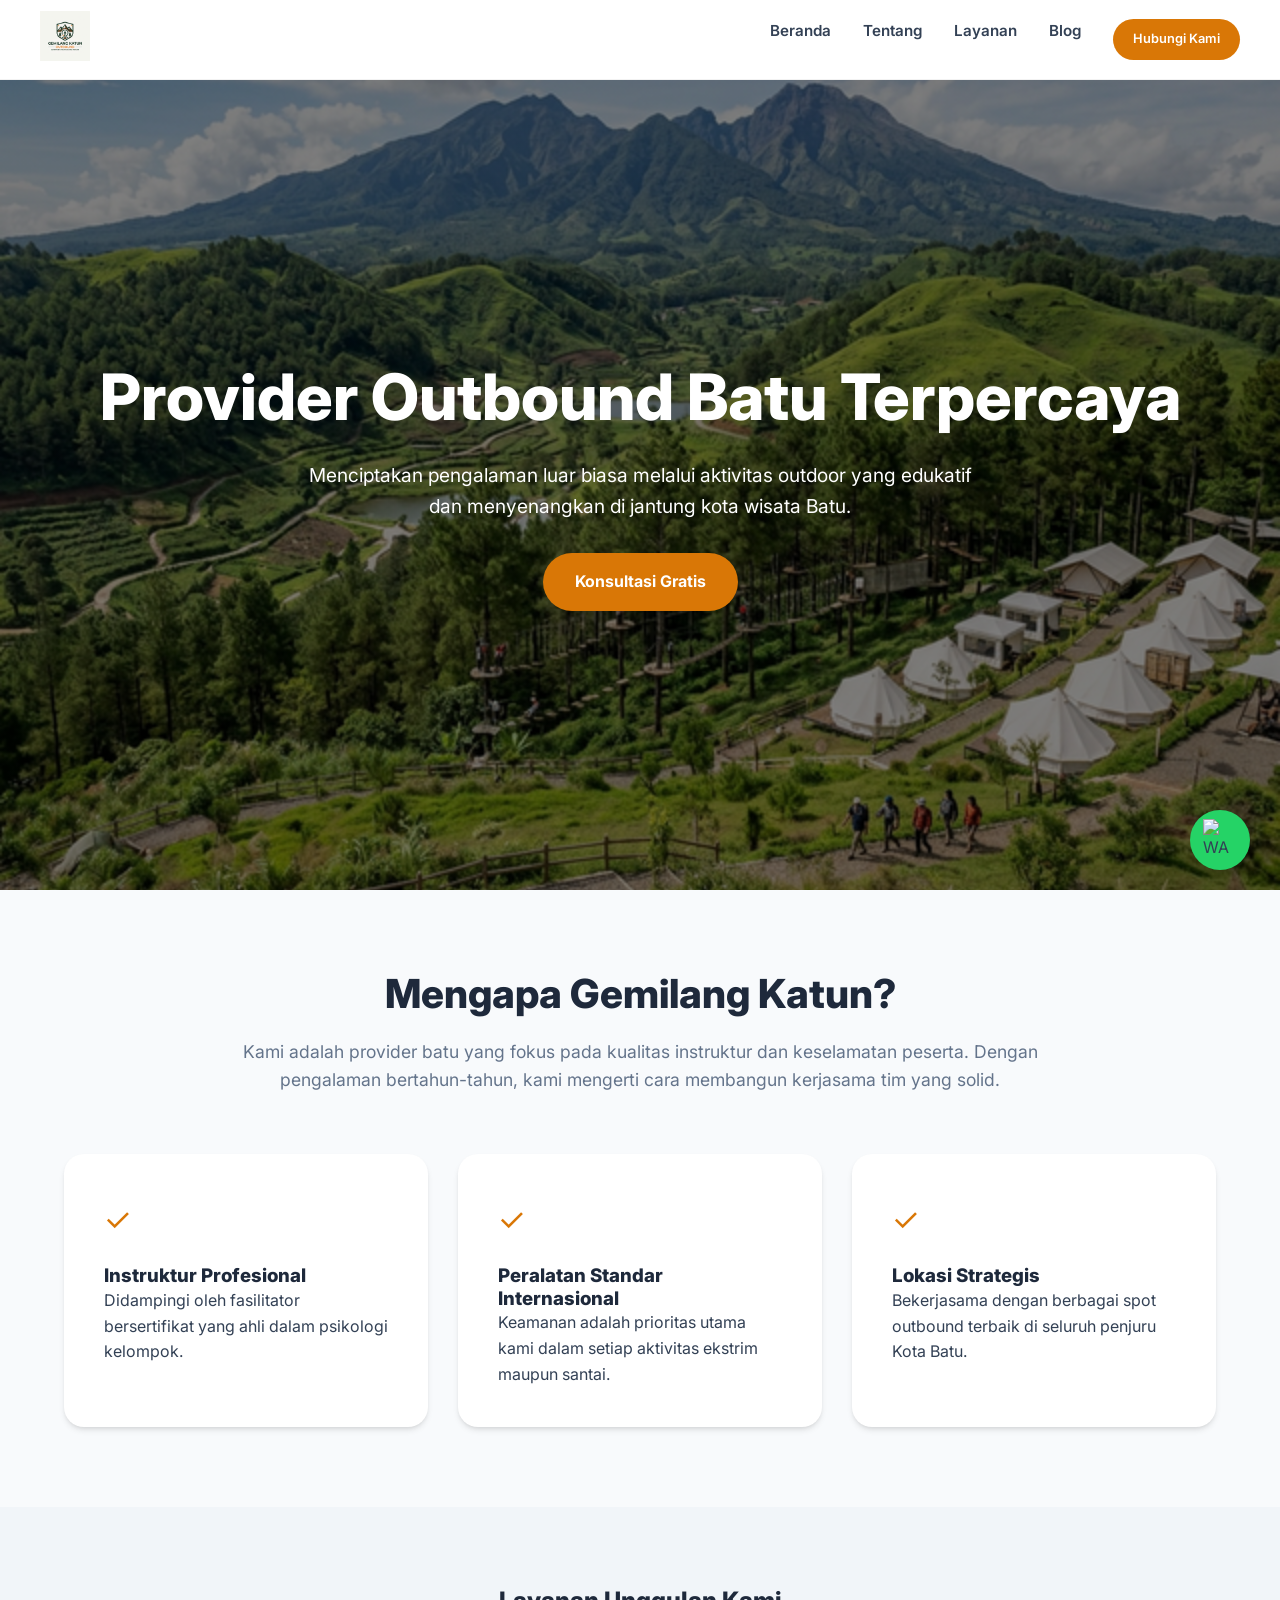
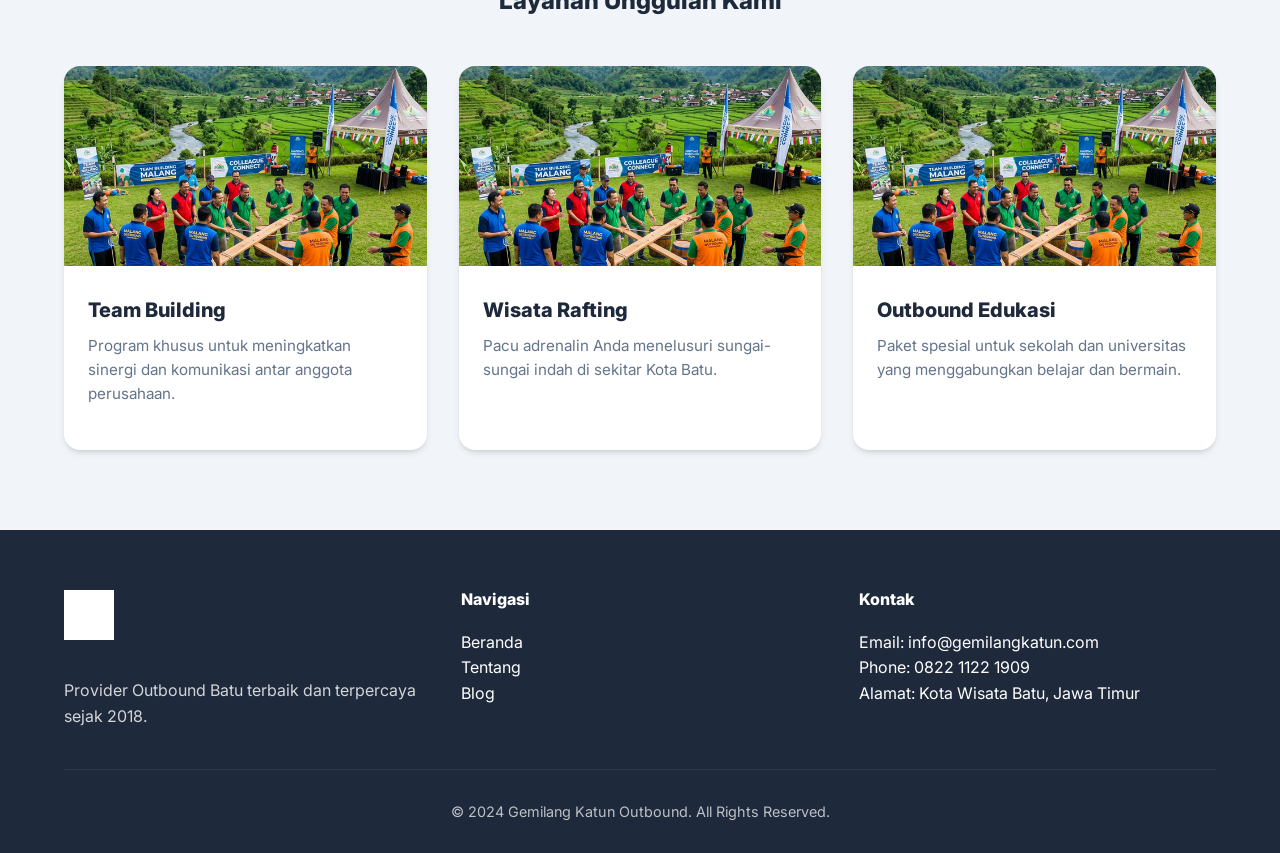
==== index.html @ f16b5124 "Add files via upload" ====
<!DOCTYPE html>
<html lang="id">
<head>
    <meta charset="UTF-8">
    <meta name="viewport" content="width=device-width, initial-scale=1.0, maximum-scale=1.0, user-scalable=no">
    <title>Gemilang Katun Outbound | Provider Outbound Batu Terbaik & Profesional</title>
    <meta name="description" content="Gemilang Katun Outbound adalah provider outbound Batu terbaik yang menyediakan paket team building, rafting, dan edukasi di Malang. Jadikan event Anda luar biasa!">
    <meta name="keywords" content="provider batu, outbound batu malang, paket outbound batu, team building batu, rafting batu">
    
    <!-- OpenGraph Tags -->
    <meta property="og:title" content="Gemilang Katun Outbound | Provider Outbound Batu">
    <meta property="og:description" content="Layanan outbound profesional di Kota Batu. Spesialis team building, gathering perusahaan, dan wisata edukasi.">
    <meta property="og:image" content="https://outbound-tnipolri.vercel.app/assets/img/hero-bg.png">
    <meta property="og:url" content="https://outbound-tnipolri.vercel.app/">
    <meta property="og:type" content="website">

    <!-- Favicon -->
    <link rel="icon" type="image/x-icon" href="/assets/img/logo.png">

    <!-- Fonts -->
    <link rel="preconnect" href="https://fonts.googleapis.com">
    <link rel="preconnect" href="https://fonts.gstatic.com" crossorigin>
    <link href="https://fonts.googleapis.com/css2?family=Inter:wght@400;600;700;800&display=swap" rel="stylesheet">

    <!-- CSS -->
    <link rel="stylesheet" href="assets/css/style.css">
    
    <!-- JSON-LD for SEO -->
    <script type="application/ld+json">
    {
      "@context": "https://schema.org",
      "@type": "LocalBusiness",
      "name": "Gemilang Katun Outbound",
      "image": "https://outbound-tnipolri.vercel.app/assets/img/logo.png",
      "@id": "",
      "url": "https://outbound-tnipolri.vercel.app/",
      "telephone": "+6282211221909",
      "address": {
        "@type": "PostalAddress",
        "streetAddress": "Kota Batu",
        "addressLocality": "Batu",
        "addressRegion": "Jawa Timur",
        "postalCode": "65311",
        "addressCountry": "ID"
      },
      "geo": {
        "@type": "GeoCoordinates",
        "latitude": -7.8671,
        "longitude": 112.5239
      }
    }
    </script>
</head>
<body>

    <!-- Navbar -->
    <nav>
        <div class="container nav-container">
            <a href="index.html" class="logo">
                <img src="assets/img/logo.png" alt="Gemilang Katun Outbound Logo">
            </a>
            <div class="nav-links">
                <a href="index.html">Beranda</a>
                <a href="#tentang">Tentang</a>
                <a href="#layanan">Layanan</a>
                <a href="blog.html">Blog</a>
                <a href="https://wa.me/6282211221909" target="_blank" class="btn btn-primary" style="padding: 10px 20px; font-size: 0.8rem;">Hubungi Kami</a>
            </div>
        </div>
    </nav>

    <!-- Hero -->
    <section class="hero">
        <div class="container hero-content">
            <h1>Provider Outbound Batu Terpercaya</h1>
            <p>Menciptakan pengalaman luar biasa melalui aktivitas outdoor yang edukatif dan menyenangkan di jantung kota wisata Batu.</p>
            <div class="hero-btns">
                <a href="https://wa.me/6282211221909" class="btn btn-primary">Konsultasi Gratis</a>
            </div>
        </div>
    </section>

    <!-- Features / Why Us -->
    <section id="tentang">
        <div class="container">
            <div style="max-width: 800px; margin: 0 auto; text-align: center;">
                <h2 style="font-size: 2.5rem; margin-bottom: 20px;">Mengapa Gemilang Katun?</h2>
                <p style="font-size: 1.1rem; color: var(--text-muted);">Kami adalah provider batu yang fokus pada kualitas instruktur dan keselamatan peserta. Dengan pengalaman bertahun-tahun, kami mengerti cara membangun kerjasama tim yang solid.</p>
            </div>
            
            <div style="display: grid; grid-template-columns: repeat(auto-fit, minmax(280px, 1fr)); gap: 30px; margin-top: 60px;">
                <div style="background: white; padding: 40px; border-radius: 20px; box-shadow: var(--shadow);">
                    <div style="color: var(--secondary); font-size: 2rem; margin-bottom: 20px;">✓</div>
                    <h3>Instruktur Profesional</h3>
                    <p>Didampingi oleh fasilitator bersertifikat yang ahli dalam psikologi kelompok.</p>
                </div>
                <div style="background: white; padding: 40px; border-radius: 20px; box-shadow: var(--shadow);">
                    <div style="color: var(--secondary); font-size: 2rem; margin-bottom: 20px;">✓</div>
                    <h3>Peralatan Standar Internasional</h3>
                    <p>Keamanan adalah prioritas utama kami dalam setiap aktivitas ekstrim maupun santai.</p>
                </div>
                <div style="background: white; padding: 40px; border-radius: 20px; box-shadow: var(--shadow);">
                    <div style="color: var(--secondary); font-size: 2rem; margin-bottom: 20px;">✓</div>
                    <h3>Lokasi Strategis</h3>
                    <p>Bekerjasama dengan berbagai spot outbound terbaik di seluruh penjuru Kota Batu.</p>
                </div>
            </div>
        </div>
    </section>

    <!-- Services -->
    <section id="layanan" style="background: #f1f5f9;">
        <div class="container">
            <h2 style="text-align: center; margin-bottom: 50px;">Layanan Unggulan Kami</h2>
            <div class="blog-grid">
                <div class="blog-card">
                    <img src="assets/img/blog-1.png" alt="Team Building">
                    <div class="blog-card-content">
                        <h3>Team Building</h3>
                        <p>Program khusus untuk meningkatkan sinergi dan komunikasi antar anggota perusahaan.</p>
                    </div>
                </div>
                <div class="blog-card">
                    <img src="assets/img/blog-1.png" alt="Rafting Batu">
                    <div class="blog-card-content">
                        <h3>Wisata Rafting</h3>
                        <p>Pacu adrenalin Anda menelusuri sungai-sungai indah di sekitar Kota Batu.</p>
                    </div>
                </div>
                <div class="blog-card">
                    <img src="assets/img/blog-1.png" alt="Outbound Edukasi">
                    <div class="blog-card-content">
                        <h3>Outbound Edukasi</h3>
                        <p>Paket spesial untuk sekolah dan universitas yang menggabungkan belajar dan bermain.</p>
                    </div>
                </div>
            </div>
        </div>
    </section>

    <!-- Footer -->
    <footer>
        <div class="container">
            <div class="footer-content">
                <div>
                    <a href="index.html" class="footer-logo">
                        <img src="assets/img/logo.png" alt="Logo">
                    </a>
                    <p style="opacity: 0.8; margin-top: 10px;">Provider Outbound Batu terbaik dan terpercaya sejak 2018.</p>
                </div>
                <div>
                    <h4 style="color: white; margin-bottom: 20px;">Navigasi</h4>
                    <ul style="list-style: none;">
                        <li><a href="index.html">Beranda</a></li>
                        <li><a href="#tentang">Tentang</a></li>
                        <li><a href="blog.html">Blog</a></li>
                    </ul>
                </div>
                <div>
                    <h4 style="color: white; margin-bottom: 20px;">Kontak</h4>
                    <p>Email: info@gemilangkatun.com</p>
                    <p>Phone: 0822 1122 1909</p>
                    <p>Alamat: Kota Wisata Batu, Jawa Timur</p>
                </div>
            </div>
            <div style="border-top: 1px solid rgba(255,255,255,0.1); padding-top: 30px; text-align: center; font-size: 0.9rem; opacity: 0.7;">
                <p>&copy; 2024 Gemilang Katun Outbound. All Rights Reserved.</p>
            </div>
        </div>
    </footer>

    <!-- Floating Buttons -->
    <a href="https://wa.me/6282211221909" class="floating-wa" target="_blank" aria-label="WhatsApp">
        <img src="https://upload.wikimedia.org/wikipedia/commons/6/6b/WhatsApp.svg" alt="WA">
    </a>
    <button class="back-to-top" id="backToTop" aria-label="Back to Top">
        ↑
    </button>

    <!-- Scripts -->
    <script>
        // Back to top functionality
        const backToTopBtn = document.getElementById('backToTop');
        window.onscroll = function() {
            if (document.body.scrollTop > 20 || document.documentElement.scrollTop > 20) {
                backToTopBtn.style.display = "flex";
            } else {
                backToTopBtn.style.display = "none";
            }
        };
        backToTopBtn.onclick = function() {
            window.scrollTo({top: 0, behavior: 'smooth'});
        };

        // Smooth scroll for anchors
        document.querySelectorAll('a[href^="#"]').forEach(anchor => {
            anchor.addEventListener('click', function (e) {
                e.preventDefault();
                document.querySelector(this.getAttribute('href')).scrollIntoView({
                    behavior: 'smooth'
                });
            });
        });
    </script>
</body>
</html>
---- assets/css/style.css ----
/* 
  Design System for Gemilang Katun Outbound
  Aesthetics: Clean, Professional, Modern, Nature-inspired
*/

:root {
    --primary: #2d5a27;
    --primary-dark: #1e3d1a;
    --secondary: #d97706;
    --accent: #1e293b;
    --text-main: #334155;
    --text-muted: #64748b;
    --bg-light: #f8fafc;
    --white: #ffffff;
    --shadow: 0 4px 6px -1px rgb(0 0 0 / 0.1), 0 2px 4px -2px rgb(0 0 0 / 0.1);
    --shadow-lg: 0 10px 15px -3px rgb(0 0 0 / 0.1), 0 4px 6px -4px rgb(0 0 0 / 0.1);
    --transition: all 0.3s cubic-bezier(0.4, 0, 0.2, 1);
}

* {
    margin: 0;
    padding: 0;
    box-sizing: border-box;
    font-family: 'Inter', system-ui, -apple-system, sans-serif;
}

body {
    background-color: var(--bg-light);
    color: var(--text-main);
    line-height: 1.6;
    overflow-x: hidden;
}

/* Typography */
h1, h2, h3, h4 {
    font-weight: 800;
    line-height: 1.2;
    color: var(--accent);
}

a {
    text-decoration: none;
    color: inherit;
    transition: var(--transition);
}

/* Layout Utilities */
.container {
    width: 90%;
    max-width: 1200px;
    margin: 0 auto;
}

section {
    padding: 80px 0;
}

/* Navbar */
nav {
    background: rgba(255, 255, 255, 0.9);
    backdrop-filter: blur(10px);
    height: 80px;
    display: flex;
    align-items: center;
    position: sticky;
    top: 0;
    z-index: 1000;
    border-bottom: 1px solid rgba(0, 0, 0, 0.05);
}

.nav-container {
    display: flex;
    justify-content: space-between;
    align-items: center;
    width: 100%;
}

.logo img {
    height: 50px;
    object-fit: contain;
}

.nav-links {
    display: flex;
    gap: 32px;
}

.nav-links a {
    font-weight: 600;
    font-size: 0.95rem;
}

.nav-links a:hover {
    color: var(--primary);
}

/* Hero Section */
.hero {
    height: 90vh;
    display: flex;
    align-items: center;
    background: linear-gradient(rgba(0,0,0,0.5), rgba(0,0,0,0.5)), url('../img/hero-bg.png');
    background-size: cover;
    background-position: center;
    color: var(--white);
    text-align: center;
}

.hero-content h1 {
    font-size: clamp(2.5rem, 5vw, 4.5rem);
    color: var(--white);
    margin-bottom: 24px;
}

.hero-content p {
    font-size: 1.2rem;
    max-width: 700px;
    margin: 0 auto 32px;
}

.btn {
    display: inline-block;
    padding: 16px 32px;
    border-radius: 50px;
    font-weight: 700;
    cursor: pointer;
}

.btn-primary {
    background-color: var(--secondary);
    color: var(--white);
}

.btn-primary:hover {
    transform: translateY(-2px);
    box-shadow: var(--shadow-lg);
}

/* Blog Cards */
.blog-grid {
    display: grid;
    grid-template-columns: repeat(auto-fill, minmax(300px, 1fr));
    gap: 32px;
}

.blog-card {
    background: var(--white);
    border-radius: 16px;
    overflow: hidden;
    box-shadow: var(--shadow);
    transition: var(--transition);
}

.blog-card:hover {
    transform: translateY(-5px);
    box-shadow: var(--shadow-lg);
}

.blog-card img {
    width: 100%;
    height: 200px;
    object-fit: cover;
}

.blog-card-content {
    padding: 24px;
}

.blog-card-content h3 {
    font-size: 1.25rem;
    margin-bottom: 12px;
}

.blog-card-content p {
    color: var(--text-muted);
    font-size: 0.95rem;
    margin-bottom: 20px;
}

/* Footer */
footer {
    background: var(--accent);
    color: var(--white);
    padding: 60px 0 30px;
}

.footer-content {
    display: grid;
    grid-template-columns: repeat(auto-fit, minmax(200px, 1fr));
    gap: 40px;
    margin-bottom: 40px;
}

.footer-logo img {
    height: 50px;
    margin-bottom: 20px;
    filter: brightness(0) invert(1);
}

/* Floating Elements */
.floating-wa {
    position: fixed;
    bottom: 30px;
    right: 30px;
    background: #25d366;
    width: 60px;
    height: 60px;
    border-radius: 50%;
    display: flex;
    align-items: center;
    justify-content: center;
    box-shadow: var(--shadow-lg);
    z-index: 999;
}

.floating-wa img {
    width: 35px;
}

.back-to-top {
    position: fixed;
    bottom: 100px;
    right: 30px;
    background: var(--accent);
    color: var(--white);
    width: 50px;
    height: 50px;
    border-radius: 50%;
    display: none;
    align-items: center;
    justify-content: center;
    cursor: pointer;
    z-index: 999;
    border: none;
}

/* Article Page specific */
.article-header {
    padding: 100px 0 60px;
}

.toc {
    background: #f1f5f9;
    padding: 24px;
    border-radius: 12px;
    margin: 32px 0;
}

.toc-title {
    display: flex;
    justify-content: space-between;
    cursor: pointer;
}

.article-content {
    max-width: 800px;
    margin: 0 auto;
    font-size: 1.1rem;
}

blockquote {
    border-left: 5px solid var(--secondary);
    padding: 20px;
    background: #fffbeb;
    font-style: italic;
    margin: 32px 0;
}

.share-buttons {
    display: flex;
    gap: 16px;
    margin: 40px 0;
}

.share-btn {
    padding: 10px 20px;
    border-radius: 8px;
    color: white;
    font-weight: 600;
}

/* Responsive */
@media (max-width: 768px) {
    .nav-links {
        display: none;
    }
    .hero-content h1 {
        font-size: 2.5rem;
    }
    section {
        padding: 50px 0;
    }
    .container {
        width: 92%;
    }
}

/* Prevent horizontal scroll glitch */
body {
    max-width: 100vw;
    overflow-x: hidden;
}
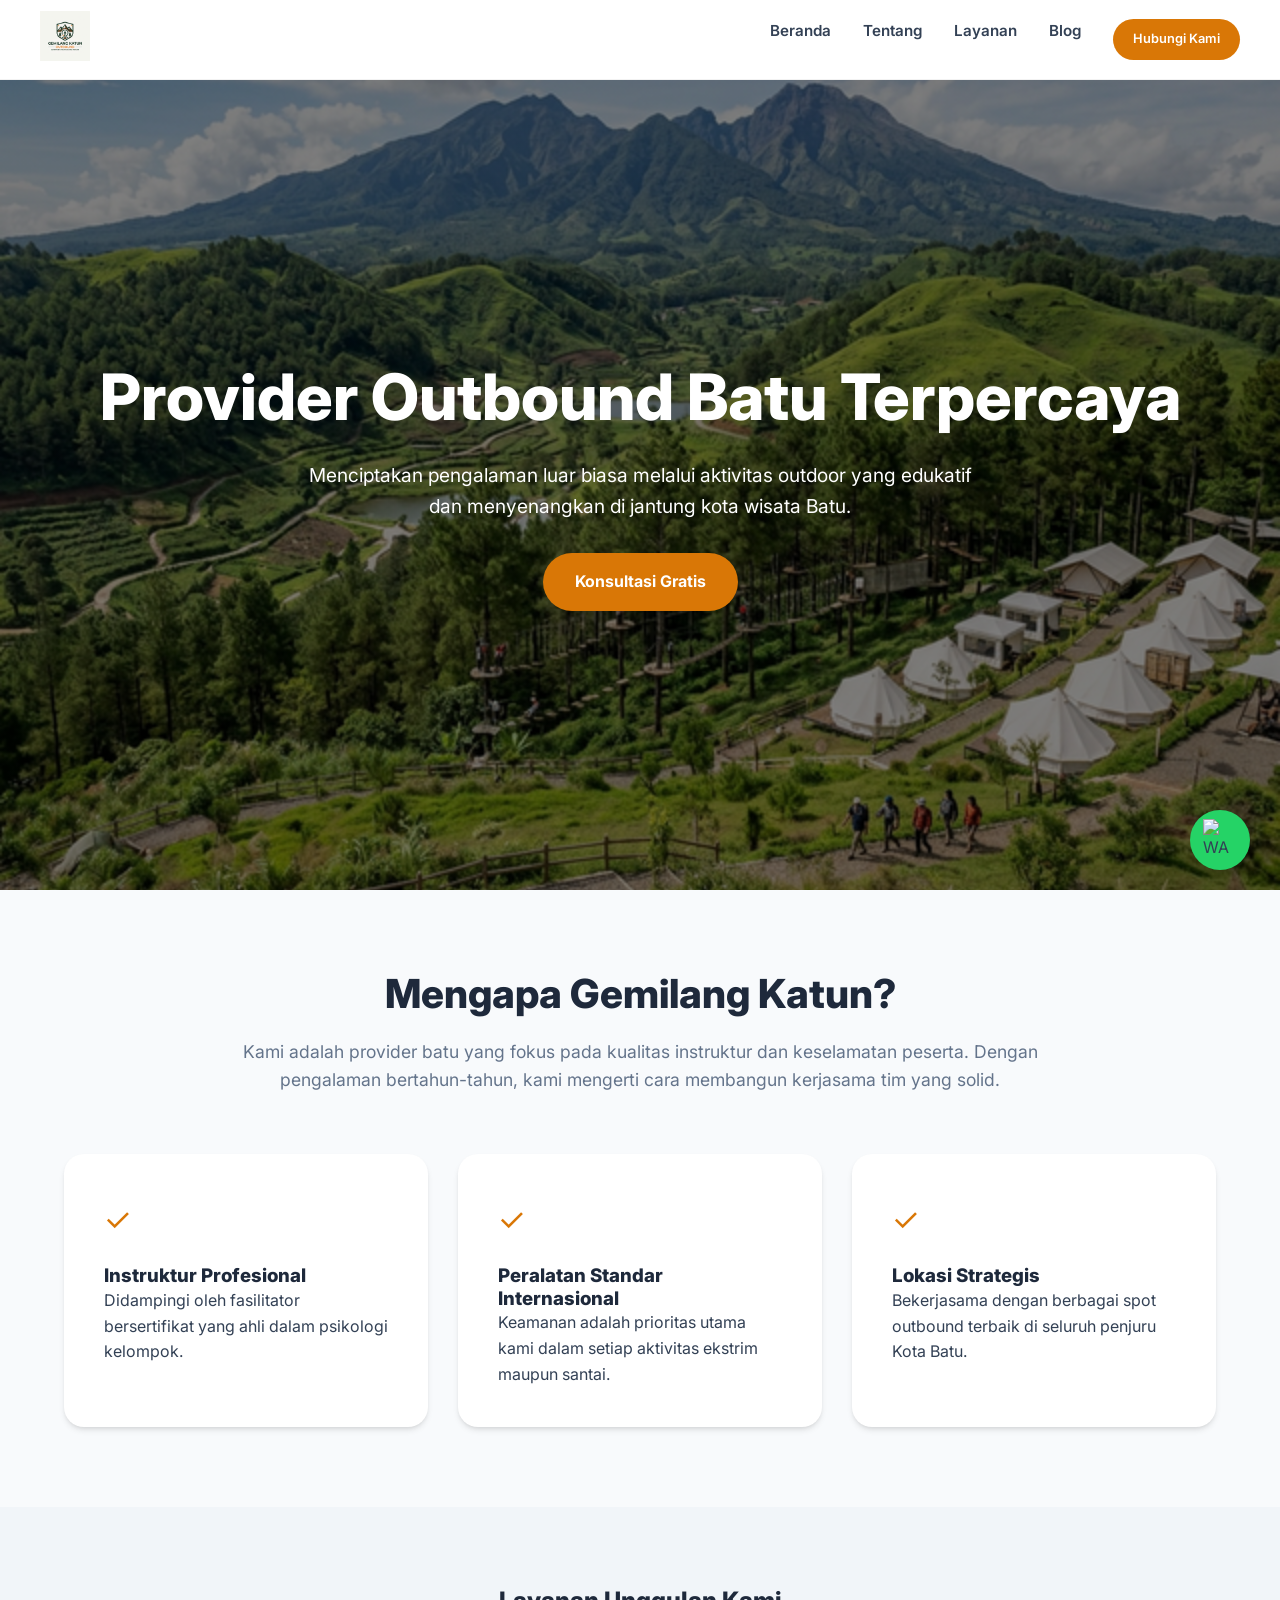
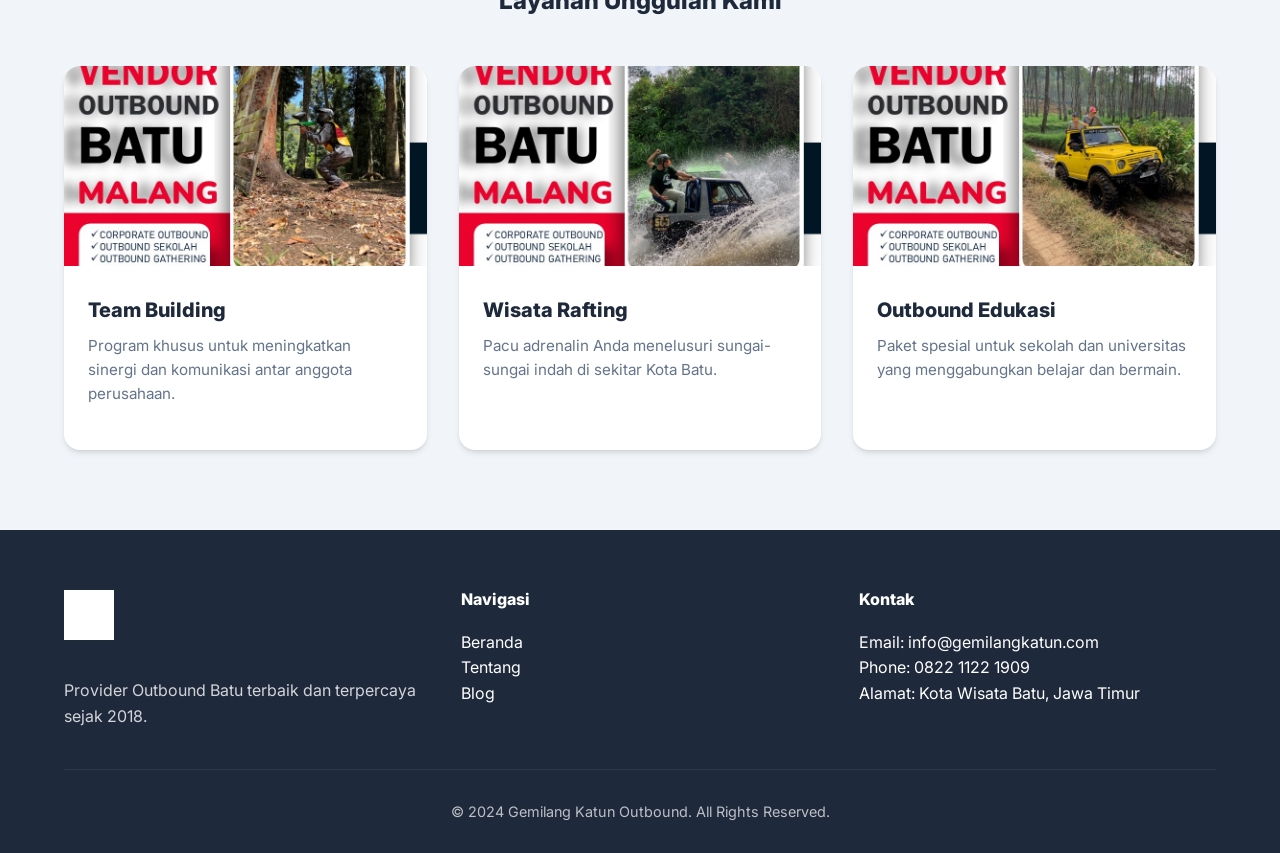
==== commit 7cc973f0: "Add files via upload" ====
--- a/index.html
+++ b/index.html
@@ -1,15 +1,19 @@
 <!DOCTYPE html>
 <html lang="id">
+
 <head>
     <meta charset="UTF-8">
     <meta name="viewport" content="width=device-width, initial-scale=1.0, maximum-scale=1.0, user-scalable=no">
     <title>Gemilang Katun Outbound | Provider Outbound Batu Terbaik & Profesional</title>
-    <meta name="description" content="Gemilang Katun Outbound adalah provider outbound Batu terbaik yang menyediakan paket team building, rafting, dan edukasi di Malang. Jadikan event Anda luar biasa!">
-    <meta name="keywords" content="provider batu, outbound batu malang, paket outbound batu, team building batu, rafting batu">
-    
+    <meta name="description"
+        content="Gemilang Katun Outbound adalah provider outbound Batu terbaik yang menyediakan paket team building, rafting, dan edukasi di Malang. Jadikan event Anda luar biasa!">
+    <meta name="keywords"
+        content="provider batu, outbound batu malang, paket outbound batu, team building batu, rafting batu">
+
     <!-- OpenGraph Tags -->
     <meta property="og:title" content="Gemilang Katun Outbound | Provider Outbound Batu">
-    <meta property="og:description" content="Layanan outbound profesional di Kota Batu. Spesialis team building, gathering perusahaan, dan wisata edukasi.">
+    <meta property="og:description"
+        content="Layanan outbound profesional di Kota Batu. Spesialis team building, gathering perusahaan, dan wisata edukasi.">
     <meta property="og:image" content="https://outbound-tnipolri.vercel.app/assets/img/hero-bg.png">
     <meta property="og:url" content="https://outbound-tnipolri.vercel.app/">
     <meta property="og:type" content="website">
@@ -24,7 +28,7 @@
 
     <!-- CSS -->
     <link rel="stylesheet" href="assets/css/style.css">
-    
+
     <!-- JSON-LD for SEO -->
     <script type="application/ld+json">
     {
@@ -51,6 +55,7 @@
     }
     </script>
 </head>
+
 <body>
 
     <!-- Navbar -->
@@ -64,7 +69,8 @@
                 <a href="#tentang">Tentang</a>
                 <a href="#layanan">Layanan</a>
                 <a href="blog.html">Blog</a>
-                <a href="https://wa.me/6282211221909" target="_blank" class="btn btn-primary" style="padding: 10px 20px; font-size: 0.8rem;">Hubungi Kami</a>
+                <a href="https://wa.me/6282211221909" target="_blank" class="btn btn-primary"
+                    style="padding: 10px 20px; font-size: 0.8rem;">Hubungi Kami</a>
             </div>
         </div>
     </nav>
@@ -73,7 +79,8 @@
     <section class="hero">
         <div class="container hero-content">
             <h1>Provider Outbound Batu Terpercaya</h1>
-            <p>Menciptakan pengalaman luar biasa melalui aktivitas outdoor yang edukatif dan menyenangkan di jantung kota wisata Batu.</p>
+            <p>Menciptakan pengalaman luar biasa melalui aktivitas outdoor yang edukatif dan menyenangkan di jantung
+                kota wisata Batu.</p>
             <div class="hero-btns">
                 <a href="https://wa.me/6282211221909" class="btn btn-primary">Konsultasi Gratis</a>
             </div>
@@ -85,10 +92,13 @@
         <div class="container">
             <div style="max-width: 800px; margin: 0 auto; text-align: center;">
                 <h2 style="font-size: 2.5rem; margin-bottom: 20px;">Mengapa Gemilang Katun?</h2>
-                <p style="font-size: 1.1rem; color: var(--text-muted);">Kami adalah provider batu yang fokus pada kualitas instruktur dan keselamatan peserta. Dengan pengalaman bertahun-tahun, kami mengerti cara membangun kerjasama tim yang solid.</p>
-            </div>
-            
-            <div style="display: grid; grid-template-columns: repeat(auto-fit, minmax(280px, 1fr)); gap: 30px; margin-top: 60px;">
+                <p style="font-size: 1.1rem; color: var(--text-muted);">Kami adalah provider batu yang fokus pada
+                    kualitas instruktur dan keselamatan peserta. Dengan pengalaman bertahun-tahun, kami mengerti cara
+                    membangun kerjasama tim yang solid.</p>
+            </div>
+
+            <div
+                style="display: grid; grid-template-columns: repeat(auto-fit, minmax(280px, 1fr)); gap: 30px; margin-top: 60px;">
                 <div style="background: white; padding: 40px; border-radius: 20px; box-shadow: var(--shadow);">
                     <div style="color: var(--secondary); font-size: 2rem; margin-bottom: 20px;">✓</div>
                     <h3>Instruktur Profesional</h3>
@@ -114,21 +124,21 @@
             <h2 style="text-align: center; margin-bottom: 50px;">Layanan Unggulan Kami</h2>
             <div class="blog-grid">
                 <div class="blog-card">
-                    <img src="assets/img/blog-1.png" alt="Team Building">
+                    <img src="assets/img/Paket Outbound Batu Malang (4).JPG" alt="Team Building">
                     <div class="blog-card-content">
                         <h3>Team Building</h3>
                         <p>Program khusus untuk meningkatkan sinergi dan komunikasi antar anggota perusahaan.</p>
                     </div>
                 </div>
                 <div class="blog-card">
-                    <img src="assets/img/blog-1.png" alt="Rafting Batu">
+                    <img src="assets/img/Paket Outbound Batu Malang (2).JPG" alt="Rafting Batu">
                     <div class="blog-card-content">
                         <h3>Wisata Rafting</h3>
                         <p>Pacu adrenalin Anda menelusuri sungai-sungai indah di sekitar Kota Batu.</p>
                     </div>
                 </div>
                 <div class="blog-card">
-                    <img src="assets/img/blog-1.png" alt="Outbound Edukasi">
+                    <img src="assets/img/Paket Outbound Batu Malang (1).JPG" alt="Outbound Edukasi">
                     <div class="blog-card-content">
                         <h3>Outbound Edukasi</h3>
                         <p>Paket spesial untuk sekolah dan universitas yang menggabungkan belajar dan bermain.</p>
@@ -146,7 +156,8 @@
                     <a href="index.html" class="footer-logo">
                         <img src="assets/img/logo.png" alt="Logo">
                     </a>
-                    <p style="opacity: 0.8; margin-top: 10px;">Provider Outbound Batu terbaik dan terpercaya sejak 2018.</p>
+                    <p style="opacity: 0.8; margin-top: 10px;">Provider Outbound Batu terbaik dan terpercaya sejak 2018.
+                    </p>
                 </div>
                 <div>
                     <h4 style="color: white; margin-bottom: 20px;">Navigasi</h4>
@@ -163,7 +174,8 @@
                     <p>Alamat: Kota Wisata Batu, Jawa Timur</p>
                 </div>
             </div>
-            <div style="border-top: 1px solid rgba(255,255,255,0.1); padding-top: 30px; text-align: center; font-size: 0.9rem; opacity: 0.7;">
+            <div
+                style="border-top: 1px solid rgba(255,255,255,0.1); padding-top: 30px; text-align: center; font-size: 0.9rem; opacity: 0.7;">
                 <p>&copy; 2024 Gemilang Katun Outbound. All Rights Reserved.</p>
             </div>
         </div>
@@ -181,15 +193,15 @@
     <script>
         // Back to top functionality
         const backToTopBtn = document.getElementById('backToTop');
-        window.onscroll = function() {
+        window.onscroll = function () {
             if (document.body.scrollTop > 20 || document.documentElement.scrollTop > 20) {
                 backToTopBtn.style.display = "flex";
             } else {
                 backToTopBtn.style.display = "none";
             }
         };
-        backToTopBtn.onclick = function() {
-            window.scrollTo({top: 0, behavior: 'smooth'});
+        backToTopBtn.onclick = function () {
+            window.scrollTo({ top: 0, behavior: 'smooth' });
         };
 
         // Smooth scroll for anchors
@@ -203,4 +215,5 @@
         });
     </script>
 </body>
-</html>
+
+</html>
